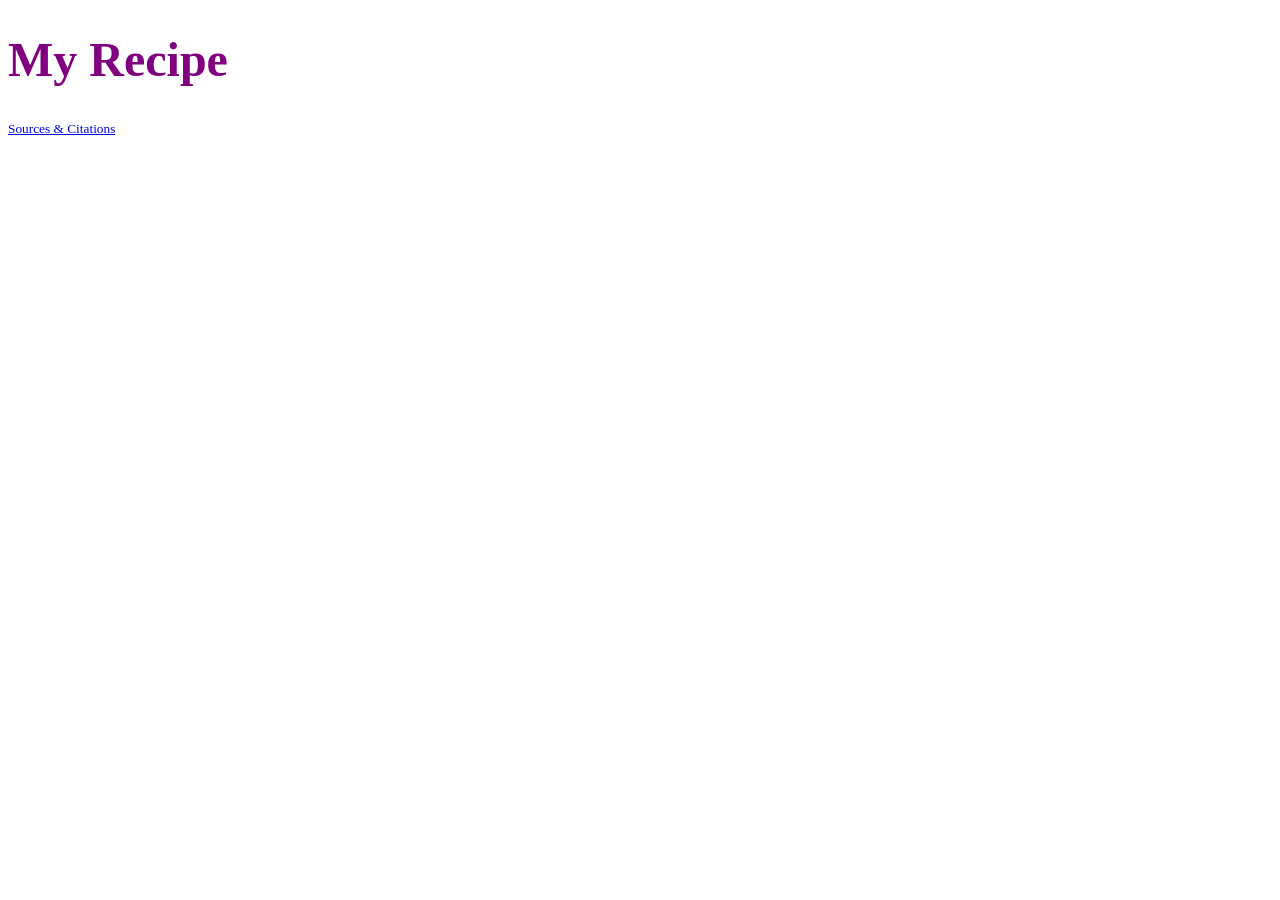
==== index.html @ 5c125172 "Initial commit" ====
<!DOCTYPE html>
<html lang="en">
  <head>
    <meta charset="utf-8">
    <meta name="viewport" content="width=device-width, initial-scale=1">
    <meta name="description" content="My recipe.">
    <title>My Recipe</title>
    <link rel="stylesheet" type="text/css" href="styles.css">
  </head>
  <body>
    <!-- Your recipe goes here! -->
    <main>
      <h1>My Recipe</h1>      
    </main>
    <footer>      
      <small>
        <a href="citations.html">Sources &amp; Citations</a>
      </small>
    </footer>
  </body>
</html>
---- styles.css ----
/* Your styles go here! */
h1 {
  /* Demo style -- remove me and write your own */
  font-size: 48px;
  color: purple;
}
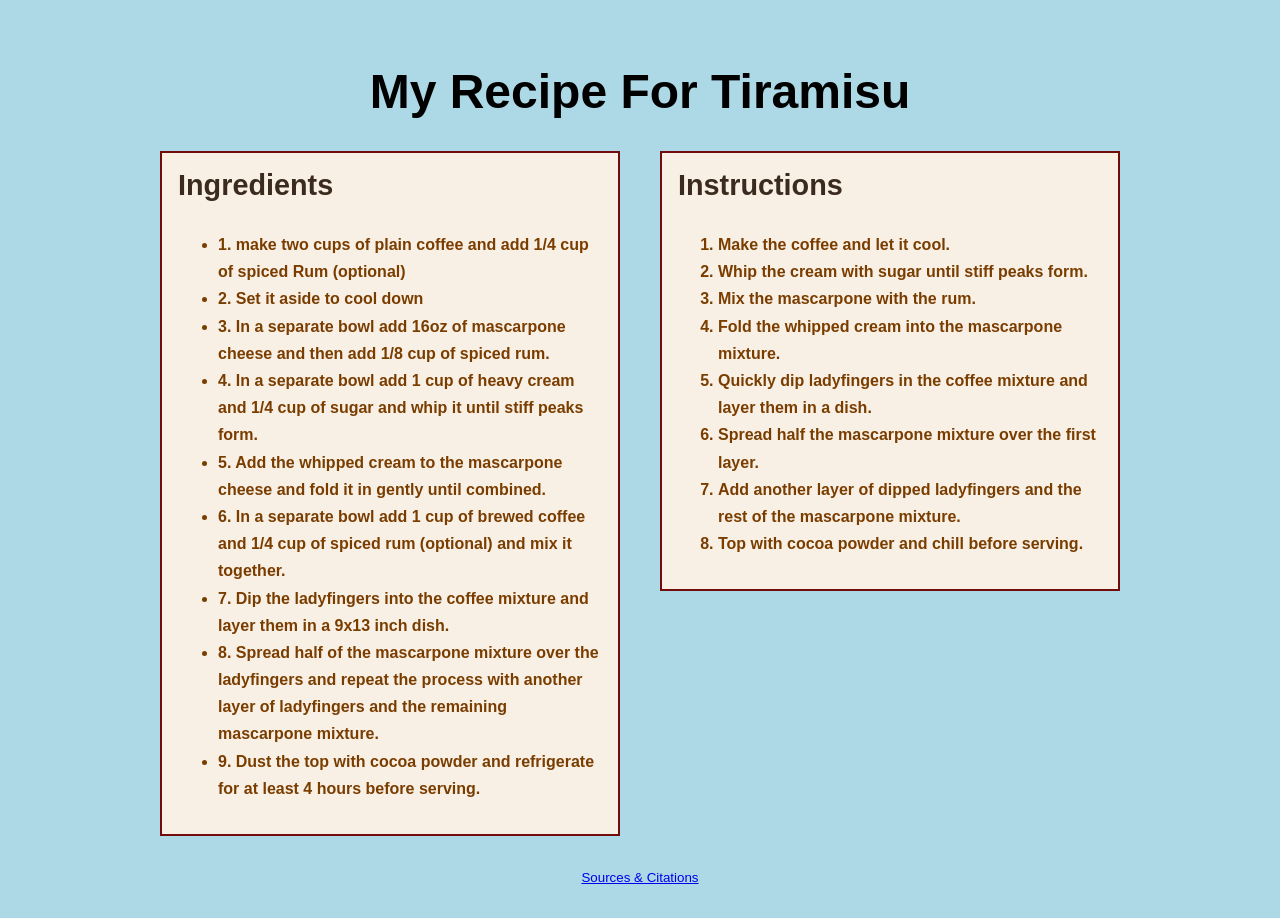
==== commit 9bc4c8f0: "changed a lot" ====
--- a/index.html
+++ b/index.html
@@ -8,11 +8,50 @@
     <link rel="stylesheet" type="text/css" href="styles.css">
   </head>
   <body>
-    <!-- Your recipe goes here! -->
-    <main>
-      <h1>My Recipe</h1>      
+    <h1>My Recipe For Tiramisu</h1>
+
+    <!-- AI-generated content starts here -->
+    <!-- Student prompt: "Split the ingredients and instructions into separate columns for a recipe layout." -->
+    <main class="recipe-columns">
+      <section class="ingredients-column">
+        <h3 class="ingredients-title">Ingredients</h3>
+        <ul class="ingredients">
+          <li>1. make two cups of plain coffee and add 1/4 cup of spiced Rum (optional)</li>
+          <li>2. Set it aside to cool down</li>
+          <li>3. In a separate bowl add 16oz of mascarpone cheese and then add 1/8 cup of spiced
+            rum.</li>
+          <li>4. In a separate bowl add 1 cup of heavy cream and 1/4 cup of sugar and whip it until
+            stiff peaks form.</li>
+          <li>5. Add the whipped cream to the mascarpone cheese and fold it in gently until
+            combined.</li>
+          <li>6. In a separate bowl add 1 cup of brewed coffee and 1/4 cup of spiced rum (optional)
+            and mix it together.</li>
+          <li>7. Dip the ladyfingers into the coffee mixture and layer them in a 9x13 inch dish.
+          </li>
+          <li>8. Spread half of the mascarpone mixture over the ladyfingers and repeat the process
+            with another layer of ladyfingers and the remaining mascarpone mixture.</li>
+          <li>9. Dust the top with cocoa powder and refrigerate for at least 4 hours before serving.
+          </li>
+        </ul>
+      </section>
+
+      <section class="instructions-column">
+        <h3 class="instructions-title">Instructions</h3>
+        <ol class="instructions">
+          <li>Make the coffee and let it cool.</li>
+          <li>Whip the cream with sugar until stiff peaks form.</li>
+          <li>Mix the mascarpone with the rum.</li>
+          <li>Fold the whipped cream into the mascarpone mixture.</li>
+          <li>Quickly dip ladyfingers in the coffee mixture and layer them in a dish.</li>
+          <li>Spread half the mascarpone mixture over the first layer.</li>
+          <li>Add another layer of dipped ladyfingers and the rest of the mascarpone mixture.</li>
+          <li>Top with cocoa powder and chill before serving.</li>
+        </ol>
+      </section>
     </main>
-    <footer>      
+    <!-- AI-generated content ends here -->
+
+    <footer>
       <small>
         <a href="citations.html">Sources &amp; Citations</a>
       </small>
--- a/styles.css
+++ b/styles.css
@@ -1,6 +1,59 @@
-/* Your styles go here! */
+/* AI-generated code starts here */
+/* Student prompt: "Split the ingredients and instructions into separate columns for a recipe layout." */
+body {
+  background-color: lightblue;
+  font-family: Verdana, sans-serif;
+  margin: 0;
+  padding: 2rem;
+}
+
 h1 {
-  /* Demo style -- remove me and write your own */
   font-size: 48px;
-  color: purple;
+  color: rgb(0, 0, 0);
+  text-align: center;
 }
+
+.recipe-columns {
+  width: 90%;
+  max-width: 1000px;
+  margin: 0 auto;
+  overflow: hidden;
+}
+
+.ingredients-column,
+.instructions-column {
+  box-sizing: border-box;
+  width: 46%;
+  margin: 0 2%;
+  padding: 1rem;
+  background-color: #f9f0e5;
+  border: 2px solid #720c0c;
+  float: left;
+}
+
+.ingredients-title,
+.instructions-title {
+  color: #3b2b1f;
+  font-size: 1.8rem;
+  margin-top: 0;
+}
+
+.ingredients,
+.instructions {
+  color: #7a3d00;
+  font-weight: bold;
+  line-height: 1.7;
+}
+
+p {
+  font-family: verdana;
+  font-size: 20px;
+}
+
+footer {
+  clear: both;
+  padding-top: 2rem;
+  text-align: center;
+}
+
+/* AI-generated code ends here */
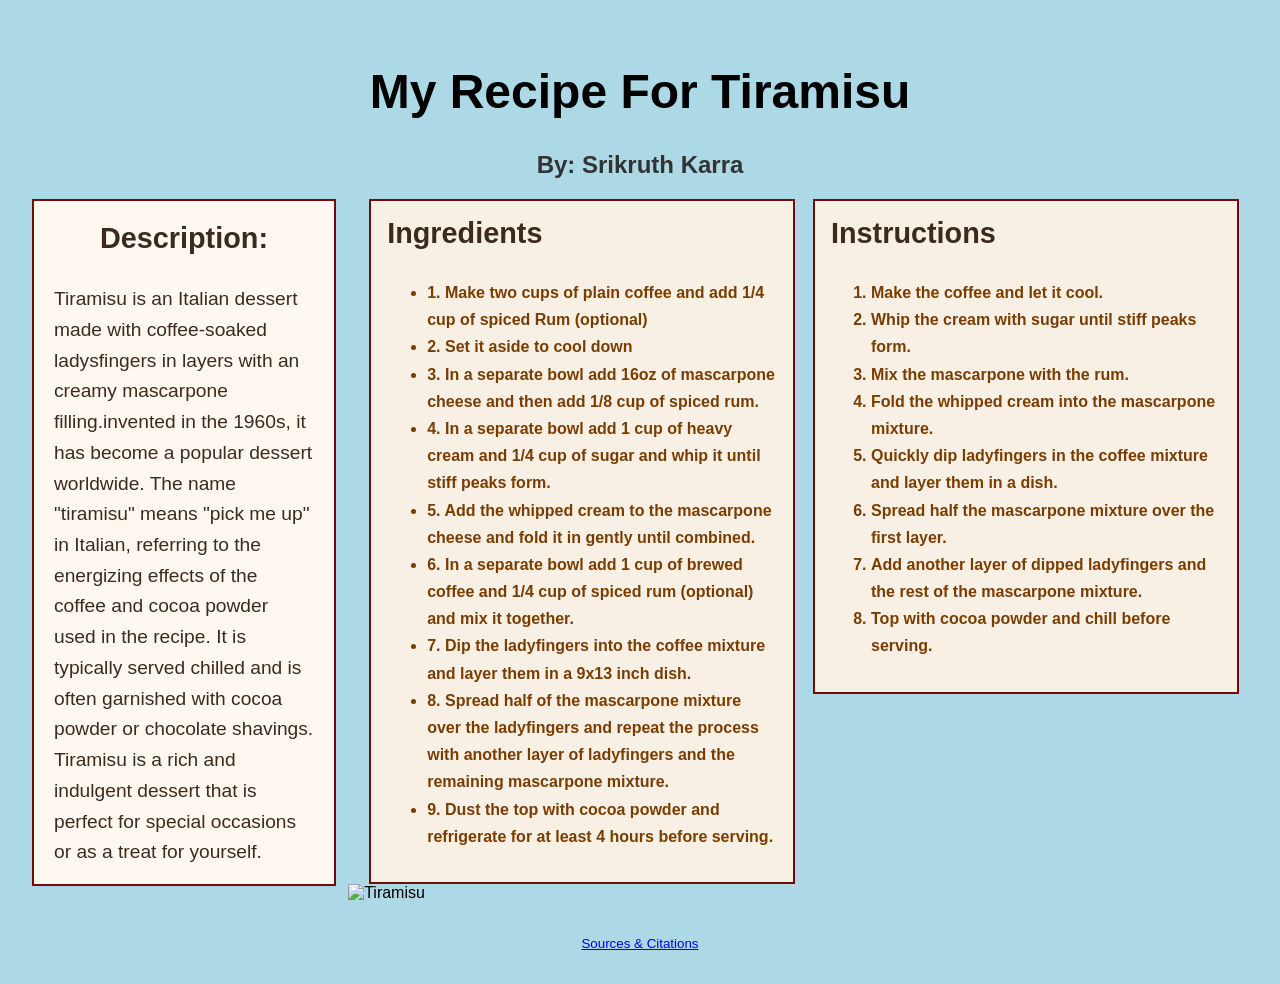
==== commit 6ee479eb: "i moved the directions an the ingredients and i add new images to the index.html and i also added a " ====
--- a/index.html
+++ b/index.html
@@ -9,14 +9,16 @@
   </head>
   <body>
     <h1>My Recipe For Tiramisu</h1>
-
-    <!-- AI-generated content starts here -->
-    <!-- Student prompt: "Split the ingredients and instructions into separate columns for a recipe layout." -->
+    <h2>By: Srikruth Karra</h2>
+    <div class="description-box">
+      <h2 class="description-Title">Description:</h2>
+      <h3>Tiramisu is an Italian dessert made with coffee-soaked ladysfingers in layers with an creamy mascarpone filling.invented in the 1960s, it has become a popular dessert worldwide. The name "tiramisu" means "pick me up" in Italian, referring to the energizing effects of the coffee and cocoa powder used in the recipe. It is typically served chilled and is often garnished with cocoa powder or chocolate shavings. Tiramisu is a rich and indulgent dessert that is perfect for special occasions or as a treat for yourself.</h3>
+    </div>
     <main class="recipe-columns">
       <section class="ingredients-column">
         <h3 class="ingredients-title">Ingredients</h3>
         <ul class="ingredients">
-          <li>1. make two cups of plain coffee and add 1/4 cup of spiced Rum (optional)</li>
+          <li>1. Make two cups of plain coffee and add 1/4 cup of spiced Rum (optional)</li>
           <li>2. Set it aside to cool down</li>
           <li>3. In a separate bowl add 16oz of mascarpone cheese and then add 1/8 cup of spiced
             rum.</li>
@@ -49,7 +51,8 @@
         </ol>
       </section>
     </main>
-    <!-- AI-generated content ends here -->
+    <img src="../images/tiramisu.jpg" alt="Tiramisu" class="recipe-image">
+
 
     <footer>
       <small>
--- a/styles.css
+++ b/styles.css
@@ -1,5 +1,3 @@
-/* AI-generated code starts here */
-/* Student prompt: "Split the ingredients and instructions into separate columns for a recipe layout." */
 body {
   background-color: lightblue;
   font-family: Verdana, sans-serif;
@@ -56,4 +54,69 @@
   text-align: center;
 }
 
-/* AI-generated code ends here */
+h2 {
+  text-align: center;
+  font-size: 24px;
+  color: #333;
+}
+
+.description-box {
+  max-width: 500px;
+  padding: 16px 20px;
+  border: 2px solid #720c0c;
+  background-color: #fff8f0;
+  font-family: Verdana, sans-serif;
+  font-size: 15px;
+  line-height: 1.5;
+  color: #333;
+}
+.description-box {
+  box-sizing: border-box;
+  width: 25%;
+  margin: 0 1% 1rem 0;
+  float: left;
+}
+
+.description-box h3 {
+  margin: 0;
+  color: #3b2b1f;
+  font-size: 1.2rem;
+  font-weight: normal;
+  line-height: 1.6;
+}
+
+.recipe-columns {
+  width: 73%;
+  margin: 0 0 0 1%;
+  float: left;
+}
+
+.ingredients-column,
+.instructions-column {
+  width: 48%;
+  margin: 0 1%;
+}
+
+@media (max-width: 700px) {
+
+  .description-box,
+  .recipe-columns {
+    width: 100%;
+    max-width: none;
+    margin: 0 0 1rem;
+    float: none;
+  }
+
+  .ingredients-column,
+  .instructions-column {
+    width: 100%;
+    margin: 0 0 1rem;
+    float: none;
+  }
+}
+.description-Title {
+  color: #3b2b1f;
+    font-size: 1.8rem;
+    margin-top: 0;
+}
+
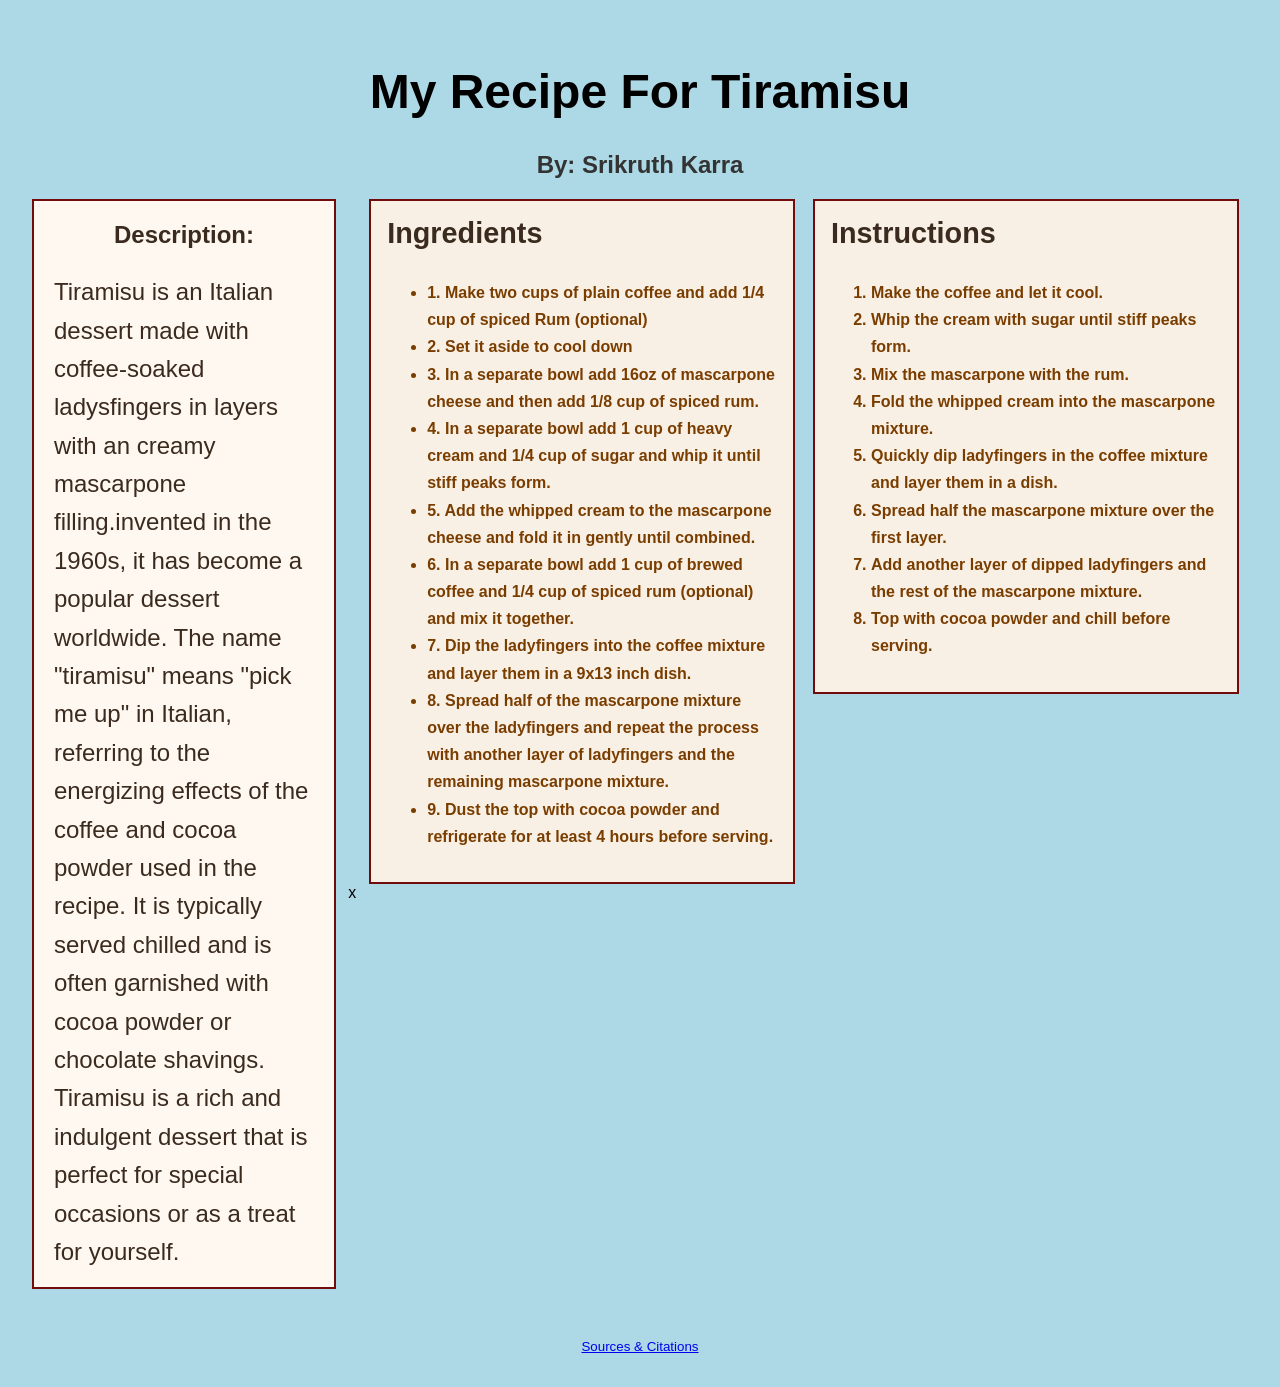
==== commit d74bc61c: "i have made the code simplier" ====
--- a/index.html
+++ b/index.html
@@ -50,8 +50,7 @@
           <li>Top with cocoa powder and chill before serving.</li>
         </ol>
       </section>
-    </main>
-    <img src="../images/tiramisu.jpg" alt="Tiramisu" class="recipe-image">
+    </main>x
 
 
     <footer>
--- a/styles.css
+++ b/styles.css
@@ -1,3 +1,14 @@
+:root {
+  --primary-color: #720c0c;
+  --secondary-color: #f9f0e5;
+  --text-color: #3b2b1f;
+  --background-color: lightblue;
+  --font-family: Verdana, sans-serif;
+  --font-size-large: 48px;
+  --font-size-medium: 24px;
+  --font-size-small: 15px;
+}
+
 body {
   background-color: lightblue;
   font-family: Verdana, sans-serif;
@@ -6,7 +17,7 @@
 }
 
 h1 {
-  font-size: 48px;
+  font-size: var(--font-size-large);
   color: rgb(0, 0, 0);
   text-align: center;
 }
@@ -70,6 +81,7 @@
   line-height: 1.5;
   color: #333;
 }
+
 .description-box {
   box-sizing: border-box;
   width: 25%;
@@ -80,7 +92,7 @@
 .description-box h3 {
   margin: 0;
   color: #3b2b1f;
-  font-size: 1.2rem;
+  font-size: var(--font-size-medium);
   font-weight: normal;
   line-height: 1.6;
 }
@@ -114,9 +126,9 @@
     float: none;
   }
 }
+
 .description-Title {
   color: #3b2b1f;
-    font-size: 1.8rem;
-    margin-top: 0;
+  font-size: var(--font-size-medium);
+  margin-top: 0;
 }
-
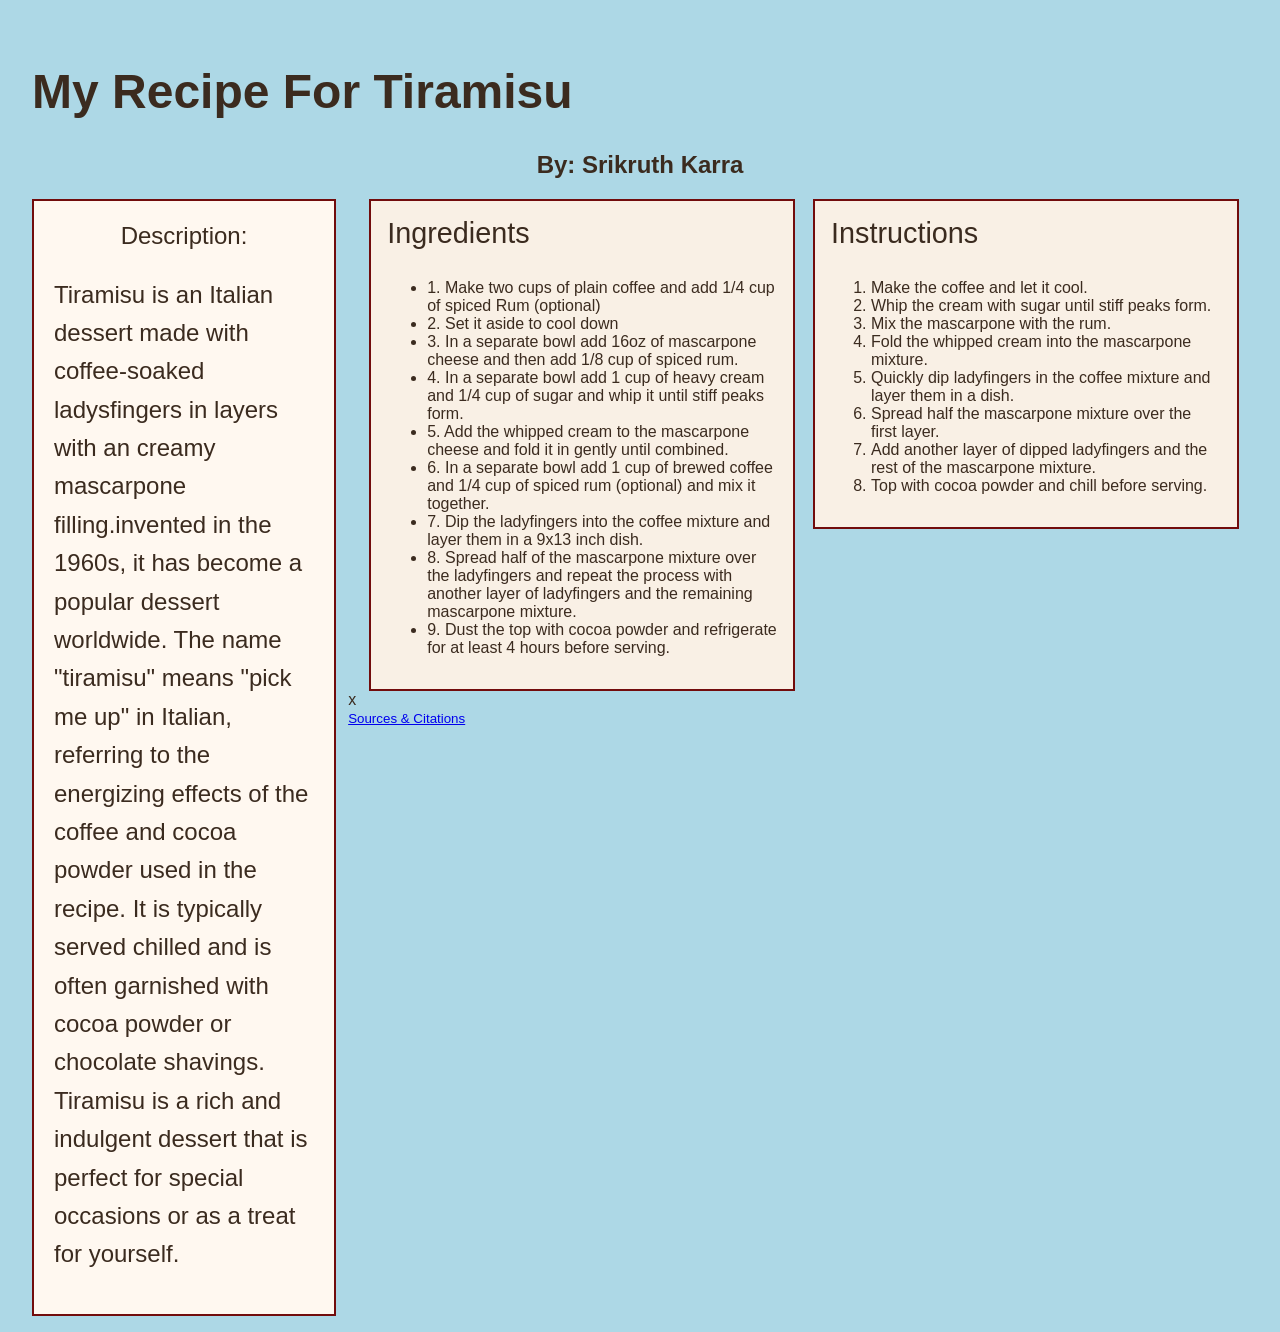
==== commit 2f608873: "adding an new css style and i sill have the old on just in case" ====
--- a/index.html
+++ b/index.html
@@ -1,6 +1,5 @@
 <!DOCTYPE html>
 <html lang="en">
-  <head>
     <meta charset="utf-8">
     <meta name="viewport" content="width=device-width, initial-scale=1">
     <meta name="description" content="My recipe.">
--- a/styles.css
+++ b/styles.css
@@ -1,4 +1,4 @@
-:root {
+/*:root {
   --primary-color: #720c0c;
   --secondary-color: #f9f0e5;
   --text-color: #3b2b1f;
@@ -132,3 +132,112 @@
   font-size: var(--font-size-medium);
   margin-top: 0;
 }
+*/
+@import url('https: //fonts.googleapis.com/css2?family=Cormorant+Garamond:ital,wght@0,400;0,500;1,400&family=DM+Sans:wght@400;500&display=swap');
+
+/* these are all the numbers and colors for the website */
+:root {
+  --primary-color: #720c0c;
+  --secondary-color: #f9f0e5;
+  --text-color: #3b2b1f;
+  --background-color: lightblue;
+
+  --font-family: "DM Sans", sans-serif;
+  --font-size-large: 48px;
+  --font-size-medium: 24px;
+  --font-size-small: 15px;
+  
+  --line-color: #ded3c5;
+  --muted-color: #82756b;
+}
+/* this is all the general code for text an the body */
+body {
+  background-color: var(--background-color);
+  font-family: var(--font-family);
+  color: var(--text-color);
+  margin: 0;
+  padding: 2rem;
+}
+
+h1 {
+  font-size: var(--font-size-large);
+  color: var(--text-color);
+  text -align: center;
+}
+
+h2 {
+  text-align: center;
+  font-size: var(--font-size-medium);
+  color: var(--text-color);
+}
+
+p{
+  font -family: var(--font-family);
+  fon size: 20px;
+}
+
+/* this is the code for the description box */
+
+.description-box {
+  box-sizing: border-box;
+  max-width: 25%;
+  margin: 0 1% 1rem 0;
+  padding: 16px 20px;
+
+  float: left;
+
+  border: 2px solid var(--primary-color);
+  background-color: #fff8f0;
+  
+  font-family: var(--font-family);
+  font-size: var(--font-size-small);
+  line-height: 1.5;
+  color: var(--text-color);
+} 
+
+.description-box h3,
+.description-Title {
+  margin-top: 0;
+  color: var(--text-color);
+  font-size: var(--font-size-medium);
+  font-weight: normal;
+  line-height: 1.6;
+}
+
+/* this is the code for the recipe columns */
+
+.recipe-columns { 
+  box-sizing: border-box;
+  width: 73%;
+  margin: 0 0 0 1%;
+
+  float: left;
+}
+
+.ingredients-column,
+.instructions-column {
+  box-sizing: border-box;
+
+  width: 48%;
+  margin: 0 1%;
+  padding: 1rem;
+  
+  background-color: var(--secondary-color);
+  border: 2px solid var(--primary-color);
+  float: left;
+}
+
+/*column titles*/
+
+.ingredients-title,
+.instructions-title {
+  color: var(--text-color);
+  font-size: 1.8rem;
+  margin-top: 0;
+  font-family: var(--font-family);
+  font-weight: 400;
+}
+
+/*Ingredients and instructions*/
+
+
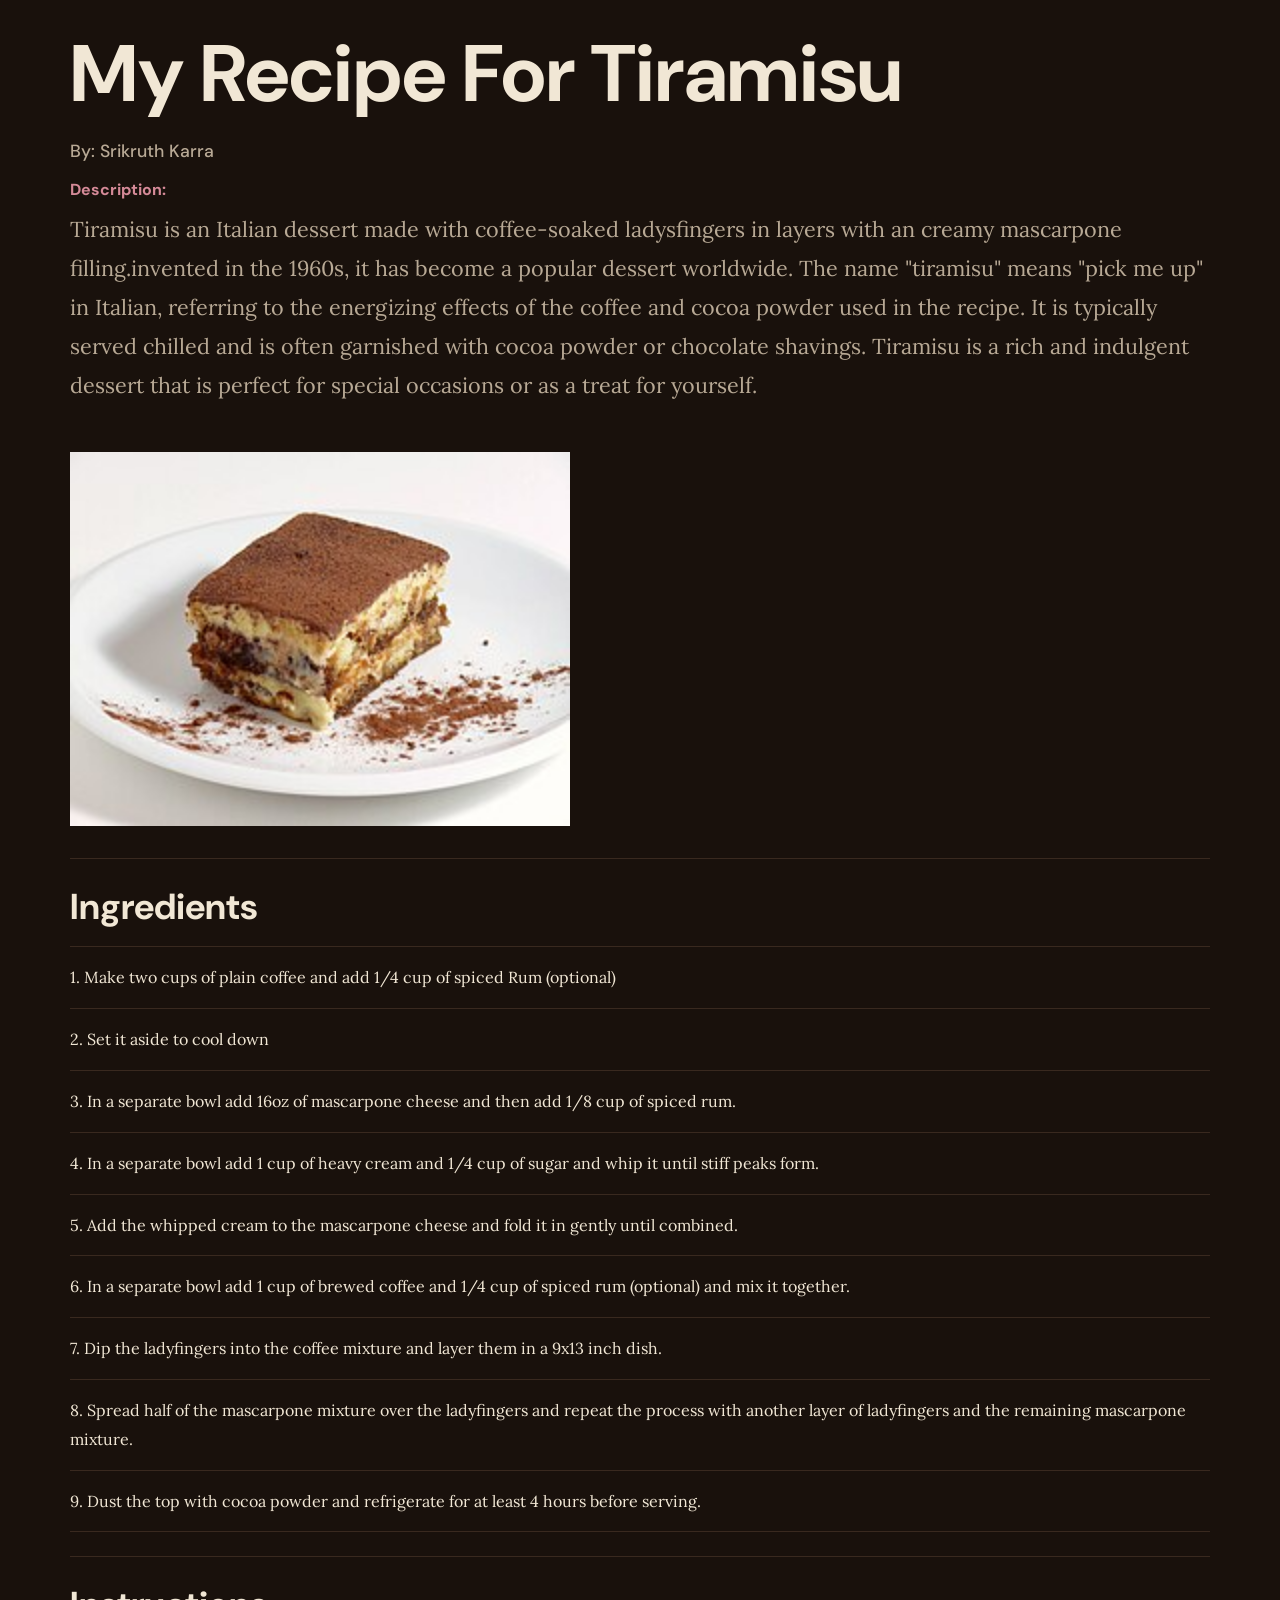
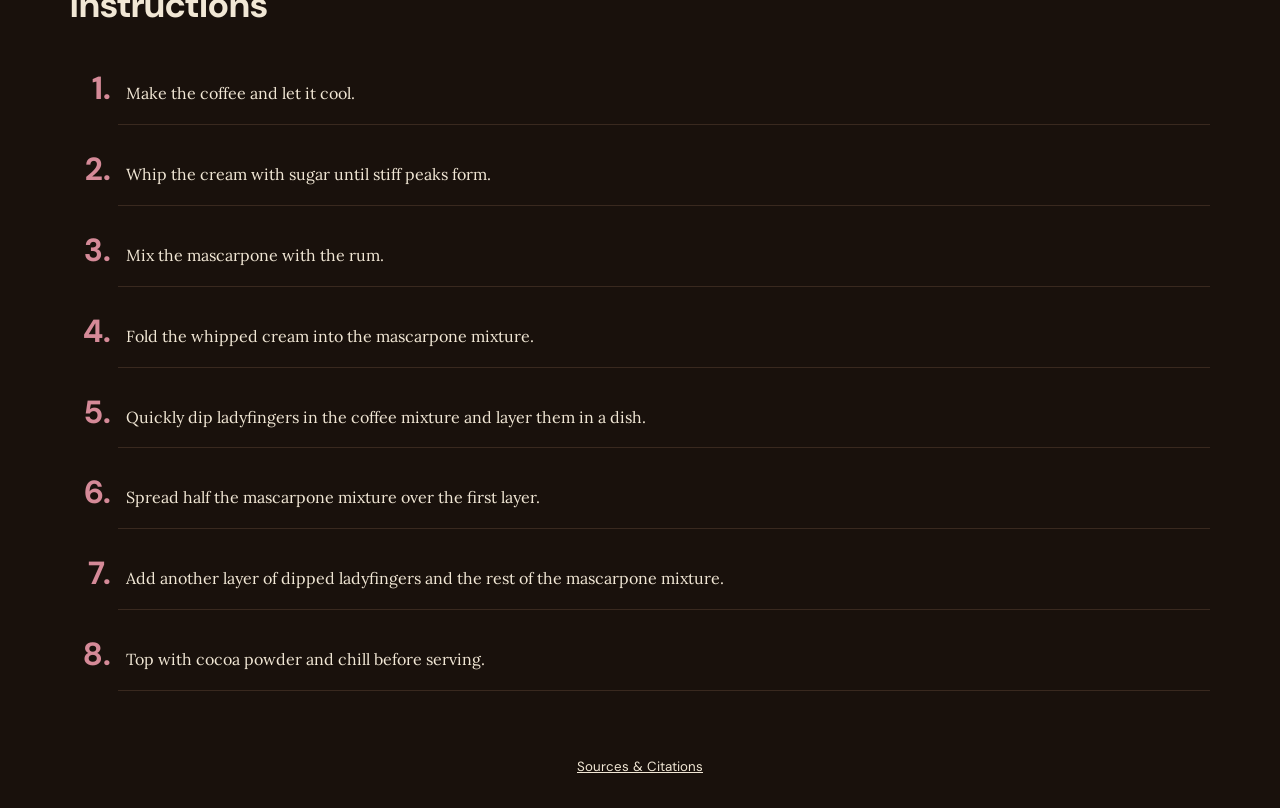
==== commit 540e7fae: "trying out new style and i aded image" ====
--- a/index.html
+++ b/index.html
@@ -1,10 +1,12 @@
 <!DOCTYPE html>
 <html lang="en">
+  <head>
     <meta charset="utf-8">
     <meta name="viewport" content="width=device-width, initial-scale=1">
     <meta name="description" content="My recipe.">
     <title>My Recipe</title>
     <link rel="stylesheet" type="text/css" href="styles.css">
+    <link href="https://fonts.googleapis.com/css2?family=DM+Sans:wght@400;500;700&family=Lora:wght@400;700&display=swap" rel="stylesheet">
   </head>
   <body>
     <h1>My Recipe For Tiramisu</h1>
@@ -13,6 +15,9 @@
       <h2 class="description-Title">Description:</h2>
       <h3>Tiramisu is an Italian dessert made with coffee-soaked ladysfingers in layers with an creamy mascarpone filling.invented in the 1960s, it has become a popular dessert worldwide. The name "tiramisu" means "pick me up" in Italian, referring to the energizing effects of the coffee and cocoa powder used in the recipe. It is typically served chilled and is often garnished with cocoa powder or chocolate shavings. Tiramisu is a rich and indulgent dessert that is perfect for special occasions or as a treat for yourself.</h3>
     </div>
+    <figure class="recipe-photo">
+      <img src="images/tiramisu.png" alt="A slice of tiramisu dusted with cocoa on a white plate">
+    </figure>
     <main class="recipe-columns">
       <section class="ingredients-column">
         <h3 class="ingredients-title">Ingredients</h3>
@@ -49,7 +54,7 @@
           <li>Top with cocoa powder and chill before serving.</li>
         </ol>
       </section>
-    </main>x
+    </main>
 
 
     <footer>
--- a/styles.css
+++ b/styles.css
@@ -133,8 +133,6 @@
   margin-top: 0;
 }
 */
-@import url('https: //fonts.googleapis.com/css2?family=Cormorant+Garamond:ital,wght@0,400;0,500;1,400&family=DM+Sans:wght@400;500&display=swap');
-
 /* these are all the numbers and colors for the website */
 :root {
   --primary-color: #720c0c;
@@ -162,7 +160,7 @@
 h1 {
   font-size: var(--font-size-large);
   color: var(--text-color);
-  text -align: center;
+  text-align: center;
 }
 
 h2 {
@@ -171,9 +169,9 @@
   color: var(--text-color);
 }
 
-p{
-  font -family: var(--font-family);
-  fon size: 20px;
+p {
+  font-family: var(--font-family);
+  font-size: 20px;
 }
 
 /* this is the code for the description box */
@@ -188,12 +186,12 @@
 
   border: 2px solid var(--primary-color);
   background-color: #fff8f0;
-  
+
   font-family: var(--font-family);
   font-size: var(--font-size-small);
   line-height: 1.5;
   color: var(--text-color);
-} 
+}
 
 .description-box h3,
 .description-Title {
@@ -240,4 +238,321 @@
 
 /*Ingredients and instructions*/
 
-
+.ingredients,
+.instructions {
+  color: #7a3d00;
+  font-weight: 400;
+  line-height: 1.7;
+  font-family: var(--font-family);
+}
+
+/* this is the code for the Minimalist style */
+/* the ingredients section */
+
+.ingredients{
+  width : 100%;
+  max-width: 764px;
+  color: var(--text-color);
+}
+
+.ingredients h2{
+  font-family: var(--font-family);
+  font-size: 58px;
+  line-height: 1;
+  font-weight: 400;
+  letter-spacing: -2px;
+
+  text-align: left;
+}
+
+.ingredients {
+  font-size: 28px;
+  line-height: 1.2;
+  font-weight: 400;
+}
+
+.ingredients-note {
+  max-width: 760px;
+  margin: 0 auto;
+
+  color: var(--muted-color);
+  font-family: var(--serif-font);
+  font-size: 25px;
+  line-height: 1.7;
+  font-style: italic;
+  font-weight: 400;
+}
+
+/*fotter*/
+
+footer {
+  clear: both;
+  padding-top: 2rem;
+  text-align: center;
+}
+body {
+  box-sizing: border-box;
+  max-width: 900px;
+  margin: 0 auto;
+  padding: 2rem 1.25rem;
+  background-color: #fbf8f3;
+  color: #3b302a;
+}
+
+h1 {
+  margin: 0 0 1.5rem;
+  color: #3b302a;
+  font-size: 2.75rem;
+  font-weight: 400;
+  text-align: left;
+}
+
+h2 {
+  color: #3b302a;
+  text-align: left;
+}
+
+.description-box {
+  box-sizing: border-box;
+  width: 100%;
+  max-width: 764px;
+  margin: 0 auto 2rem;
+  padding: 0 0 1.5rem;
+  float: none;
+  border: 0;
+  border-bottom: 1px solid #ded3c5;
+  background-color: transparent;
+}
+
+.description-box h3 {
+  font-size: 1rem;
+  line-height: 1.7;
+}
+
+.recipe-columns {
+  width: 100%;
+  margin: 0 auto;
+  float: none;
+}
+
+.ingredients-column,
+.instructions-column {
+  box-sizing: border-box;
+  width: 100%;
+  margin: 0;
+  padding: 1.25rem 0;
+  float: none;
+  border: 0;
+  border-bottom: 1px solid #ded3c5;
+  background-color: transparent;
+}
+
+.ingredients-title,
+.instructions-title {
+  margin-bottom: 1rem;
+  color: #3b302a;
+  font-size: 2rem;
+  font-weight: 400;
+}
+
+.ingredients {
+  margin: 0;
+  padding: 0;
+  color: #3b302a;
+  font-size: 1.1rem;
+  line-height: 1.5;
+  list-style: none;
+}
+
+.ingredients li {
+  padding: 0.85rem 0;
+  border-top: 1px solid #ded3c5;
+}
+
+.ingredients li:last-child {
+  border-bottom: 1px solid #ded3c5;
+}
+
+.instructions {
+  padding-left: 1.5rem;
+  color: #3b302a;
+  font-size: 1.1rem;
+  line-height: 1.7;
+}
+
+.instructions li {
+  padding: 0.25rem 0;
+}
+
+footer {
+  padding: 1.5rem 0 0;
+  color: #82756b;
+}
+
+footer a {
+  color: #3b302a;
+}
+:root {
+  --primary-color: #d58a98;
+  --secondary-color: #241810;
+  --text-color: #f1e7d5;
+  --background-color: #19110c;
+  --line-color: #39291f;
+  --muted-color: #b8a995;
+  --font-family: "DM Sans", sans-serif;
+  --serif-font: "Lora", Georgia, serif;
+}
+
+body {
+  max-width: 1200px;
+  padding: 2rem 30px;
+  background-color: var(--background-color);
+  color: var(--text-color);
+  font-family: var(--serif-font);
+}
+
+h1,
+.ingredients-title,
+.instructions-title,
+footer,
+footer a {
+  font-family: var(--font-family);
+}
+
+h1 {
+  margin-bottom: 1.5rem;
+  color: var(--text-color);
+  font-size: 5rem;
+  font-weight: 700;
+  line-height: 1.05;
+  text-align: left;
+}
+
+h2 {
+  color: var(--muted-color);
+  font-family: var(--font-family);
+  font-size: 1.1rem;
+  font-weight: 500;
+  text-align: left;
+}
+
+.description-box {
+  max-width: none;
+  margin: 0 0 3rem;
+  padding: 0;
+  border: 0;
+  background: transparent;
+  color: var(--muted-color);
+}
+
+.description-Title {
+  margin-bottom: 0.5rem;
+  color: var(--primary-color);
+  font-family: var(--font-family);
+  font-size: 1rem;
+  font-weight: 700;
+}
+
+.description-box h3 {
+  color: var(--muted-color);
+  font-family: var(--serif-font);
+  font-size: 1.35rem;
+  font-weight: 400;
+  line-height: 1.8;
+}
+
+.recipe-columns {
+  width: 100%;
+}
+
+.ingredients-column,
+.instructions-column {
+  margin: 0;
+  padding: 1.5rem 0;
+  border: 0;
+  border-top: 1px solid var(--line-color);
+  background: transparent;
+}
+
+.ingredients-title,
+.instructions-title {
+  color: var(--text-color);
+  font-size: 2.25rem;
+  font-weight: 700;
+}
+
+.ingredients {
+  max-width: none;
+  color: var(--text-color);
+  font-family: var(--serif-font);
+  font-size: 1rem;
+  line-height: 1.8;
+  list-style: none;
+}
+
+.ingredients li {
+  padding: 1rem 0;
+  border-top: 1px solid var(--line-color);
+}
+
+.ingredients li:last-child {
+  border-bottom: 1px solid var(--line-color);
+}
+
+.instructions {
+  padding-left: 3rem;
+  color: var(--text-color);
+  font-family: var(--serif-font);
+  font-size: 1rem;
+  line-height: 1.8;
+}
+
+.instructions li {
+  padding: 1rem 0 1rem 0.5rem;
+  border-bottom: 1px solid var(--line-color);
+}
+
+.instructions li::marker {
+  color: var(--primary-color);
+  font-family: var(--font-family);
+  font-size: 2rem;
+  font-weight: 700;
+}
+
+footer {
+  color: var(--muted-color);
+}
+
+footer a {
+  color: var(--text-color);
+}
+
+.recipe-photo {
+  margin: 0 0 2rem;
+}
+
+.recipe-photo img {
+  display: block;
+  width: 100%;
+  max-width: 500px;
+  height: auto;
+}
+
+@media (max-width: 600px) {
+  body {
+    padding: 1.5rem;
+  }
+
+  h1 {
+    font-size: 3.5rem;
+  }
+
+  .description-box h3 {
+    font-size: 1.1rem;
+  }
+
+  .instructions {
+    padding-left: 2rem;
+  }
+}
+
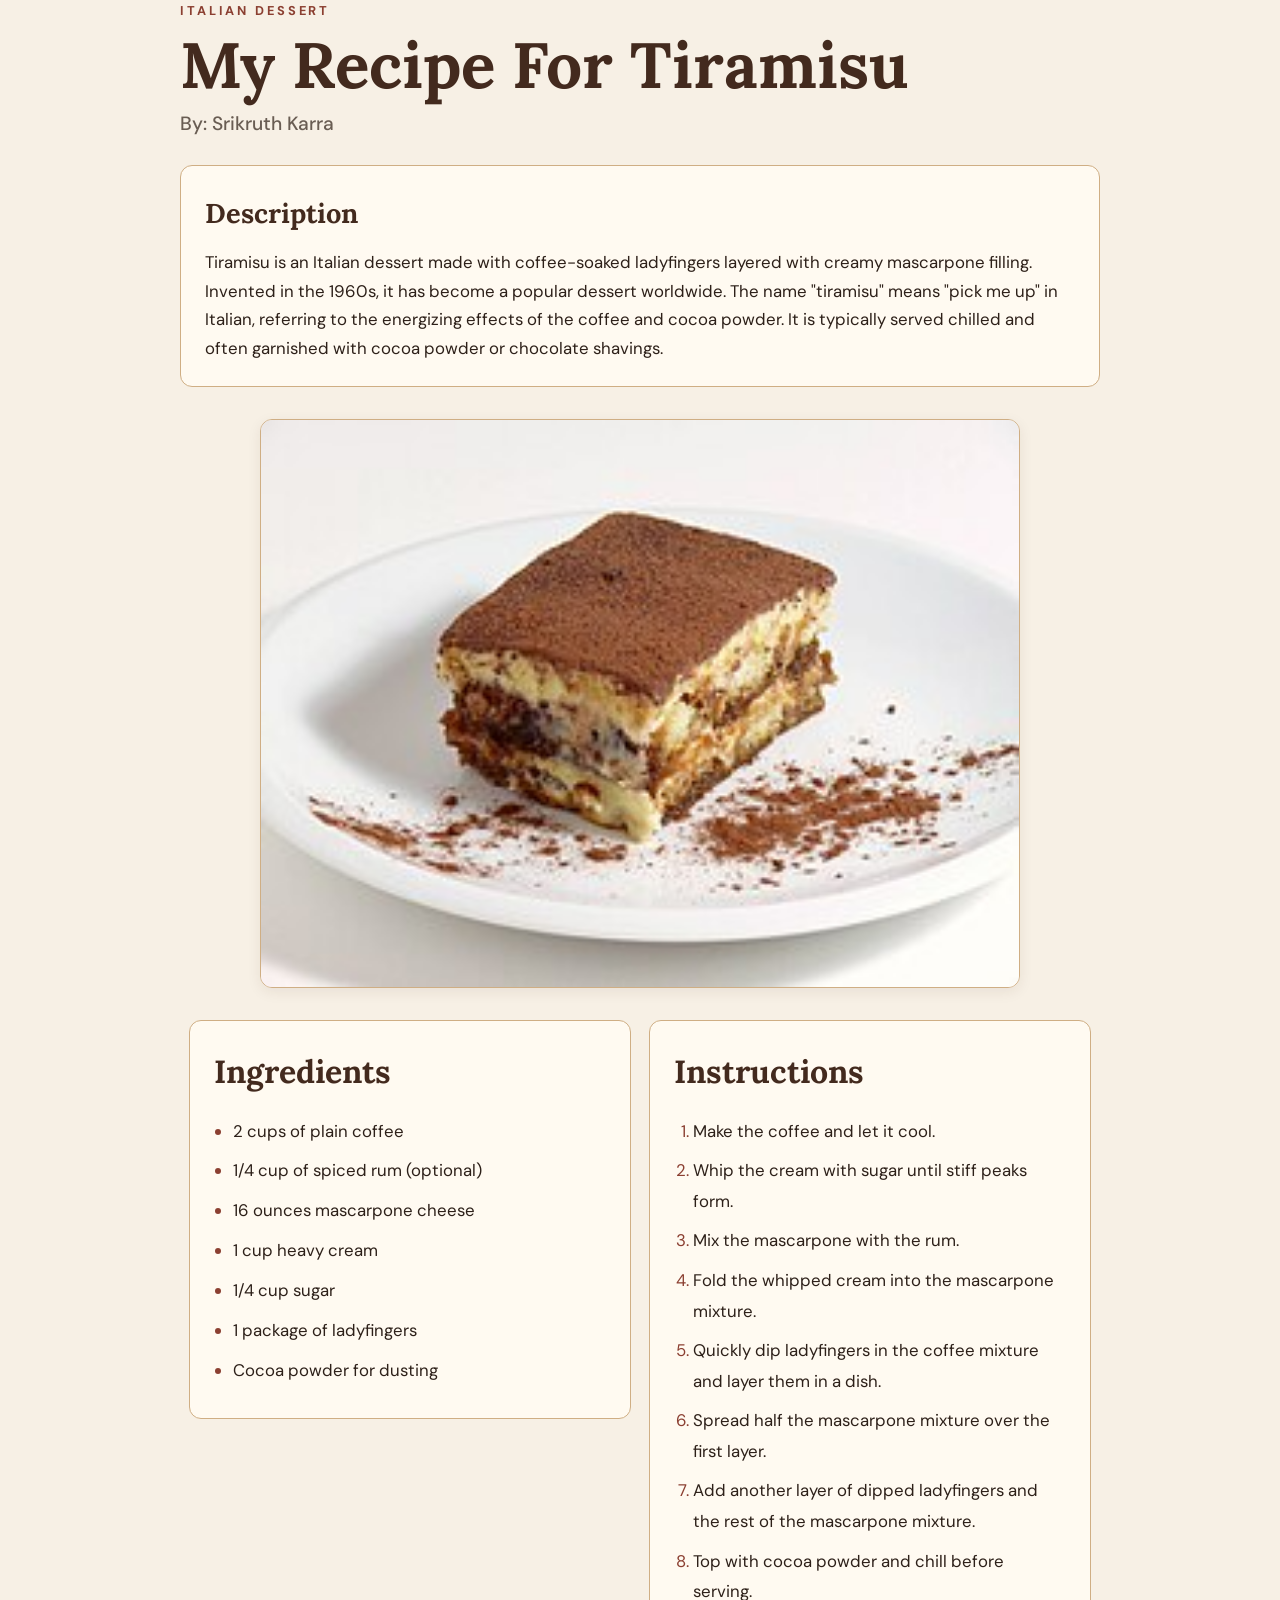
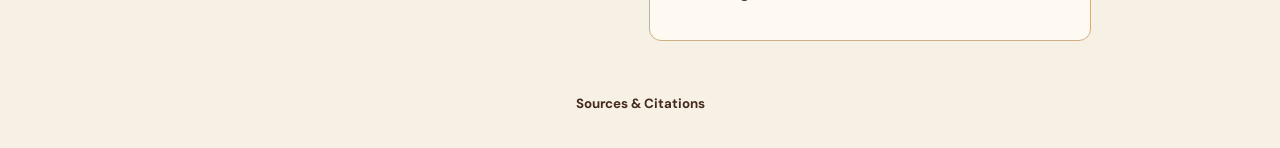
==== commit 76c883c2: "did the image and an a alr=" ====
--- a/index.html
+++ b/index.html
@@ -9,53 +9,51 @@
     <link href="https://fonts.googleapis.com/css2?family=DM+Sans:wght@400;500;700&family=Lora:wght@400;700&display=swap" rel="stylesheet">
   </head>
   <body>
-    <h1>My Recipe For Tiramisu</h1>
-    <h2>By: Srikruth Karra</h2>
-    <div class="description-box">
-      <h2 class="description-Title">Description:</h2>
-      <h3>Tiramisu is an Italian dessert made with coffee-soaked ladysfingers in layers with an creamy mascarpone filling.invented in the 1960s, it has become a popular dessert worldwide. The name "tiramisu" means "pick me up" in Italian, referring to the energizing effects of the coffee and cocoa powder used in the recipe. It is typically served chilled and is often garnished with cocoa powder or chocolate shavings. Tiramisu is a rich and indulgent dessert that is perfect for special occasions or as a treat for yourself.</h3>
-    </div>
-    <figure class="recipe-photo">
-      <img src="images/tiramisu.png" alt="A slice of tiramisu dusted with cocoa on a white plate">
-    </figure>
-    <main class="recipe-columns">
-      <section class="ingredients-column">
-        <h3 class="ingredients-title">Ingredients</h3>
-        <ul class="ingredients">
-          <li>1. Make two cups of plain coffee and add 1/4 cup of spiced Rum (optional)</li>
-          <li>2. Set it aside to cool down</li>
-          <li>3. In a separate bowl add 16oz of mascarpone cheese and then add 1/8 cup of spiced
-            rum.</li>
-          <li>4. In a separate bowl add 1 cup of heavy cream and 1/4 cup of sugar and whip it until
-            stiff peaks form.</li>
-          <li>5. Add the whipped cream to the mascarpone cheese and fold it in gently until
-            combined.</li>
-          <li>6. In a separate bowl add 1 cup of brewed coffee and 1/4 cup of spiced rum (optional)
-            and mix it together.</li>
-          <li>7. Dip the ladyfingers into the coffee mixture and layer them in a 9x13 inch dish.
-          </li>
-          <li>8. Spread half of the mascarpone mixture over the ladyfingers and repeat the process
-            with another layer of ladyfingers and the remaining mascarpone mixture.</li>
-          <li>9. Dust the top with cocoa powder and refrigerate for at least 4 hours before serving.
-          </li>
-        </ul>
+    <header class="page-header">
+      <p class="eyebrow">Italian dessert</p>
+      <h1>My Recipe For Tiramisu</h1>
+      <h2>By: Srikruth Karra</h2>
+    </header>
+
+    <main>
+      <section class="description-box" aria-labelledby="description-title">
+        <h3 id="description-title">Description</h3>
+        <p>Tiramisu is an Italian dessert made with coffee-soaked ladyfingers layered with creamy mascarpone filling. Invented in the 1960s, it has become a popular dessert worldwide. The name "tiramisu" means "pick me up" in Italian, referring to the energizing effects of the coffee and cocoa powder. It is typically served chilled and often garnished with cocoa powder or chocolate shavings.</p>
       </section>
 
-      <section class="instructions-column">
-        <h3 class="instructions-title">Instructions</h3>
-        <ol class="instructions">
-          <li>Make the coffee and let it cool.</li>
-          <li>Whip the cream with sugar until stiff peaks form.</li>
-          <li>Mix the mascarpone with the rum.</li>
-          <li>Fold the whipped cream into the mascarpone mixture.</li>
-          <li>Quickly dip ladyfingers in the coffee mixture and layer them in a dish.</li>
-          <li>Spread half the mascarpone mixture over the first layer.</li>
-          <li>Add another layer of dipped ladyfingers and the rest of the mascarpone mixture.</li>
-          <li>Top with cocoa powder and chill before serving.</li>
-        </ol>
-      </section>
+      <figure class="recipe-photo">
+        <img src="images/tiramisu.png" alt="A slice of tiramisu on a plate, garnished with cocoa powder">
+      </figure>
+
+      <div class="recipe-columns">
+        <section class="ingredients-column">
+          <h3 class="ingredients-title">Ingredients</h3>
+          <ul class="ingredients">
+            <li>2 cups of plain coffee</li>
+            <li>1/4 cup of spiced rum (optional)</li>
+            <li>16 ounces mascarpone cheese</li>
+            <li>1 cup heavy cream</li>
+            <li>1/4 cup sugar</li>
+            <li>1 package of ladyfingers</li>
+            <li>Cocoa powder for dusting</li>
+          </ul>
+        </section>
+
+        <section class="instructions-column">
+          <h3 class="instructions-title">Instructions</h3>
+          <ol class="instructions">
+            <li>Make the coffee and let it cool.</li>
+            <li>Whip the cream with sugar until stiff peaks form.</li>
+            <li>Mix the mascarpone with the rum.</li>
+            <li>Fold the whipped cream into the mascarpone mixture.</li>
+            <li>Quickly dip ladyfingers in the coffee mixture and layer them in a dish.</li>
+            <li>Spread half the mascarpone mixture over the first layer.</li>
+            <li>Add another layer of dipped ladyfingers and the rest of the mascarpone mixture.</li>
+            <li>Top with cocoa powder and chill before serving.</li>
+          </ol>
+        </section>
+      </div>
     </main>
-
 
     <footer>
       <small>
--- a/styles.css
+++ b/styles.css
@@ -1,558 +1,186 @@
-/*:root {
-  --primary-color: #720c0c;
-  --secondary-color: #f9f0e5;
-  --text-color: #3b2b1f;
-  --background-color: lightblue;
-  --font-family: Verdana, sans-serif;
-  --font-size-large: 48px;
-  --font-size-medium: 24px;
-  --font-size-small: 15px;
+
+:root {
+  --page-background: #f7f0e5;
+  --panel-background: #fffaf1;
+  --panel-border: #cfae84;
+  --heading-color: #432a1e;
+  --text-color: #2d2019;
+  --accent-color: #8b3f31;
+  --muted-color: #695d53;
+  --font-body: "DM Sans", sans-serif;
+  --font-heading: "Lora", Georgia, serif;
+}
+
+* {
+  box-sizing: border-box;
 }
 
 body {
-  background-color: lightblue;
-  font-family: Verdana, sans-serif;
   margin: 0;
-  padding: 2rem;
+  background: var(--page-background);
+  color: var(--text-color);
+  font-family: var(--font-body);
+  line-height: 1.7;
+}
+
+img {
+  max-width: 100%;
+  height: auto;
+}
+
+.page-header,
+main,
+footer {
+  max-width: 960px;
+  margin: 0 auto;
+  padding: 0 1.25rem;
+}
+
+.eyebrow {
+  margin: 0 0 0.5rem;
+  color: var(--accent-color);
+  font-size: 0.8rem;
+  font-weight: 700;
+  letter-spacing: 0.18rem;
+  text-transform: uppercase;
+}
+
+h1,
+h2,
+h3 {
+  margin-top: 0;
 }
 
 h1 {
-  font-size: var(--font-size-large);
-  color: rgb(0, 0, 0);
+  margin-bottom: 0.5rem;
+  color: var(--heading-color);
+  font-family: var(--font-heading);
+  font-size: clamp(2.5rem, 5vw, 4.25rem);
+  line-height: 1.1;
+}
+
+h2 {
+  margin-bottom: 1.5rem;
+  color: var(--muted-color);
+  font-size: 1.2rem;
+  font-weight: 500;
+}
+
+h3 {
+  color: var(--heading-color);
+  font-family: var(--font-heading);
+  font-size: 1.9rem;
+}
+
+p,
+li {
+  font-size: 1.05rem;
+}
+
+.description-box {
+  margin: 1.5rem auto 2rem;
+  padding: 1.5rem;
+  background: var(--panel-background);
+  border: 1px solid var(--panel-border);
+  border-radius: 0.75rem;
+}
+
+.description-box h3 {
+  margin-bottom: 0.75rem;
+  font-size: 1.7rem;
+}
+
+.description-box p {
+  margin: 0;
+  color: var(--text-color);
+}
+
+.recipe-photo {
+  margin: 0 auto 2rem;
+  max-width: 760px;
   text-align: center;
 }
 
+.recipe-photo img {
+  display: block;
+  width: 100%;
+  border: 1px solid var(--panel-border);
+  border-radius: 0.75rem;
+  box-shadow: 0 4px 14px rgba(67, 42, 30, 0.08);
+}
+
 .recipe-columns {
-  width: 90%;
-  max-width: 1000px;
-  margin: 0 auto;
   overflow: hidden;
+  margin-bottom: 2rem;
 }
 
 .ingredients-column,
 .instructions-column {
-  box-sizing: border-box;
-  width: 46%;
-  margin: 0 2%;
-  padding: 1rem;
-  background-color: #f9f0e5;
-  border: 2px solid #720c0c;
   float: left;
-}
-
-.ingredients-title,
-.instructions-title {
-  color: #3b2b1f;
-  font-size: 1.8rem;
-  margin-top: 0;
-}
-
-.ingredients,
-.instructions {
-  color: #7a3d00;
-  font-weight: bold;
-  line-height: 1.7;
-}
-
-p {
-  font-family: verdana;
-  font-size: 20px;
-}
-
-footer {
-  clear: both;
-  padding-top: 2rem;
-  text-align: center;
-}
-
-h2 {
-  text-align: center;
-  font-size: 24px;
-  color: #333;
-}
-
-.description-box {
-  max-width: 500px;
-  padding: 16px 20px;
-  border: 2px solid #720c0c;
-  background-color: #fff8f0;
-  font-family: Verdana, sans-serif;
-  font-size: 15px;
-  line-height: 1.5;
-  color: #333;
-}
-
-.description-box {
-  box-sizing: border-box;
-  width: 25%;
-  margin: 0 1% 1rem 0;
-  float: left;
-}
-
-.description-box h3 {
-  margin: 0;
-  color: #3b2b1f;
-  font-size: var(--font-size-medium);
-  font-weight: normal;
-  line-height: 1.6;
-}
-
-.recipe-columns {
-  width: 73%;
-  margin: 0 0 0 1%;
-  float: left;
-}
-
-.ingredients-column,
-.instructions-column {
   width: 48%;
   margin: 0 1%;
-}
-
-@media (max-width: 700px) {
-
-  .description-box,
-  .recipe-columns {
-    width: 100%;
-    max-width: none;
-    margin: 0 0 1rem;
-    float: none;
-  }
-
-  .ingredients-column,
-  .instructions-column {
-    width: 100%;
-    margin: 0 0 1rem;
-    float: none;
-  }
-}
-
-.description-Title {
-  color: #3b2b1f;
-  font-size: var(--font-size-medium);
-  margin-top: 0;
-}
-*/
-/* these are all the numbers and colors for the website */
-:root {
-  --primary-color: #720c0c;
-  --secondary-color: #f9f0e5;
-  --text-color: #3b2b1f;
-  --background-color: lightblue;
-
-  --font-family: "DM Sans", sans-serif;
-  --font-size-large: 48px;
-  --font-size-medium: 24px;
-  --font-size-small: 15px;
-  
-  --line-color: #ded3c5;
-  --muted-color: #82756b;
-}
-/* this is all the general code for text an the body */
-body {
-  background-color: var(--background-color);
-  font-family: var(--font-family);
-  color: var(--text-color);
-  margin: 0;
-  padding: 2rem;
-}
-
-h1 {
-  font-size: var(--font-size-large);
-  color: var(--text-color);
-  text-align: center;
-}
-
-h2 {
-  text-align: center;
-  font-size: var(--font-size-medium);
-  color: var(--text-color);
-}
-
-p {
-  font-family: var(--font-family);
-  font-size: 20px;
-}
-
-/* this is the code for the description box */
-
-.description-box {
-  box-sizing: border-box;
-  max-width: 25%;
-  margin: 0 1% 1rem 0;
-  padding: 16px 20px;
-
-  float: left;
-
-  border: 2px solid var(--primary-color);
-  background-color: #fff8f0;
-
-  font-family: var(--font-family);
-  font-size: var(--font-size-small);
-  line-height: 1.5;
-  color: var(--text-color);
-}
-
-.description-box h3,
-.description-Title {
-  margin-top: 0;
-  color: var(--text-color);
-  font-size: var(--font-size-medium);
-  font-weight: normal;
-  line-height: 1.6;
-}
-
-/* this is the code for the recipe columns */
-
-.recipe-columns { 
-  box-sizing: border-box;
-  width: 73%;
-  margin: 0 0 0 1%;
-
-  float: left;
-}
-
-.ingredients-column,
-.instructions-column {
-  box-sizing: border-box;
-
-  width: 48%;
-  margin: 0 1%;
-  padding: 1rem;
-  
-  background-color: var(--secondary-color);
-  border: 2px solid var(--primary-color);
-  float: left;
-}
-
-/*column titles*/
-
-.ingredients-title,
-.instructions-title {
-  color: var(--text-color);
-  font-size: 1.8rem;
-  margin-top: 0;
-  font-family: var(--font-family);
-  font-weight: 400;
-}
-
-/*Ingredients and instructions*/
-
-.ingredients,
-.instructions {
-  color: #7a3d00;
-  font-weight: 400;
-  line-height: 1.7;
-  font-family: var(--font-family);
-}
-
-/* this is the code for the Minimalist style */
-/* the ingredients section */
-
-.ingredients{
-  width : 100%;
-  max-width: 764px;
-  color: var(--text-color);
-}
-
-.ingredients h2{
-  font-family: var(--font-family);
-  font-size: 58px;
-  line-height: 1;
-  font-weight: 400;
-  letter-spacing: -2px;
-
-  text-align: left;
-}
-
-.ingredients {
-  font-size: 28px;
-  line-height: 1.2;
-  font-weight: 400;
-}
-
-.ingredients-note {
-  max-width: 760px;
-  margin: 0 auto;
-
-  color: var(--muted-color);
-  font-family: var(--serif-font);
-  font-size: 25px;
-  line-height: 1.7;
-  font-style: italic;
-  font-weight: 400;
-}
-
-/*fotter*/
-
-footer {
-  clear: both;
-  padding-top: 2rem;
-  text-align: center;
-}
-body {
-  box-sizing: border-box;
-  max-width: 900px;
-  margin: 0 auto;
-  padding: 2rem 1.25rem;
-  background-color: #fbf8f3;
-  color: #3b302a;
-}
-
-h1 {
-  margin: 0 0 1.5rem;
-  color: #3b302a;
-  font-size: 2.75rem;
-  font-weight: 400;
-  text-align: left;
-}
-
-h2 {
-  color: #3b302a;
-  text-align: left;
-}
-
-.description-box {
-  box-sizing: border-box;
-  width: 100%;
-  max-width: 764px;
-  margin: 0 auto 2rem;
-  padding: 0 0 1.5rem;
-  float: none;
-  border: 0;
-  border-bottom: 1px solid #ded3c5;
-  background-color: transparent;
-}
-
-.description-box h3 {
-  font-size: 1rem;
-  line-height: 1.7;
-}
-
-.recipe-columns {
-  width: 100%;
-  margin: 0 auto;
-  float: none;
-}
-
-.ingredients-column,
-.instructions-column {
-  box-sizing: border-box;
-  width: 100%;
-  margin: 0;
-  padding: 1.25rem 0;
-  float: none;
-  border: 0;
-  border-bottom: 1px solid #ded3c5;
-  background-color: transparent;
+  padding: 1.5rem;
+  background: var(--panel-background);
+  border: 1px solid var(--panel-border);
+  border-radius: 0.75rem;
 }
 
 .ingredients-title,
 .instructions-title {
   margin-bottom: 1rem;
-  color: #3b302a;
+  color: var(--heading-color);
   font-size: 2rem;
-  font-weight: 400;
 }
 
-.ingredients {
+.ingredients,
+.instructions {
   margin: 0;
-  padding: 0;
-  color: #3b302a;
-  font-size: 1.1rem;
-  line-height: 1.5;
-  list-style: none;
+  padding-left: 1.2rem;
+  line-height: 1.8;
 }
 
-.ingredients li {
-  padding: 0.85rem 0;
-  border-top: 1px solid #ded3c5;
+.ingredients li,
+.instructions li {
+  margin-bottom: 0.6rem;
 }
 
-.ingredients li:last-child {
-  border-bottom: 1px solid #ded3c5;
-}
-
-.instructions {
-  padding-left: 1.5rem;
-  color: #3b302a;
-  font-size: 1.1rem;
-  line-height: 1.7;
-}
-
-.instructions li {
-  padding: 0.25rem 0;
+.ingredients li::marker,
+.instructions li::marker {
+  color: var(--accent-color);
 }
 
 footer {
-  padding: 1.5rem 0 0;
-  color: #82756b;
+  clear: both;  
+  padding-top: 1rem;
+  padding-bottom: 2rem;
+  text-align: center;
 }
 
 footer a {
-  color: #3b302a;
-}
-:root {
-  --primary-color: #d58a98;
-  --secondary-color: #241810;
-  --text-color: #f1e7d5;
-  --background-color: #19110c;
-  --line-color: #39291f;
-  --muted-color: #b8a995;
-  --font-family: "DM Sans", sans-serif;
-  --serif-font: "Lora", Georgia, serif;
+  color: var(--heading-color);
+  font-weight: 700;
+  text-decoration: none;
 }
 
-body {
-  max-width: 1200px;
-  padding: 2rem 30px;
-  background-color: var(--background-color);
-  color: var(--text-color);
-  font-family: var(--serif-font);
+footer a:hover,
+footer a:focus {
+  text-decoration: underline;
 }
 
-h1,
-.ingredients-title,
-.instructions-title,
-footer,
-footer a {
-  font-family: var(--font-family);
-}
-
-h1 {
-  margin-bottom: 1.5rem;
-  color: var(--text-color);
-  font-size: 5rem;
-  font-weight: 700;
-  line-height: 1.05;
-  text-align: left;
-}
-
-h2 {
-  color: var(--muted-color);
-  font-family: var(--font-family);
-  font-size: 1.1rem;
-  font-weight: 500;
-  text-align: left;
-}
-
-.description-box {
-  max-width: none;
-  margin: 0 0 3rem;
-  padding: 0;
-  border: 0;
-  background: transparent;
-  color: var(--muted-color);
-}
-
-.description-Title {
-  margin-bottom: 0.5rem;
-  color: var(--primary-color);
-  font-family: var(--font-family);
-  font-size: 1rem;
-  font-weight: 700;
-}
-
-.description-box h3 {
-  color: var(--muted-color);
-  font-family: var(--serif-font);
-  font-size: 1.35rem;
-  font-weight: 400;
-  line-height: 1.8;
-}
-
-.recipe-columns {
-  width: 100%;
-}
-
-.ingredients-column,
-.instructions-column {
-  margin: 0;
-  padding: 1.5rem 0;
-  border: 0;
-  border-top: 1px solid var(--line-color);
-  background: transparent;
-}
-
-.ingredients-title,
-.instructions-title {
-  color: var(--text-color);
-  font-size: 2.25rem;
-  font-weight: 700;
-}
-
-.ingredients {
-  max-width: none;
-  color: var(--text-color);
-  font-family: var(--serif-font);
-  font-size: 1rem;
-  line-height: 1.8;
-  list-style: none;
-}
-
-.ingredients li {
-  padding: 1rem 0;
-  border-top: 1px solid var(--line-color);
-}
-
-.ingredients li:last-child {
-  border-bottom: 1px solid var(--line-color);
-}
-
-.instructions {
-  padding-left: 3rem;
-  color: var(--text-color);
-  font-family: var(--serif-font);
-  font-size: 1rem;
-  line-height: 1.8;
-}
-
-.instructions li {
-  padding: 1rem 0 1rem 0.5rem;
-  border-bottom: 1px solid var(--line-color);
-}
-
-.instructions li::marker {
-  color: var(--primary-color);
-  font-family: var(--font-family);
-  font-size: 2rem;
-  font-weight: 700;
-}
-
-footer {
-  color: var(--muted-color);
-}
-
-footer a {
-  color: var(--text-color);
-}
-
-.recipe-photo {
-  margin: 0 0 2rem;
-}
-
-.recipe-photo img {
-  display: block;
-  width: 100%;
-  max-width: 500px;
-  height: auto;
-}
-
-@media (max-width: 600px) {
-  body {
-    padding: 1.5rem;
+@media (max-width: 700px) {
+  .ingredients-column,
+  .instructions-column {
+    float: none;
+    width: 100%;
+    margin: 0 0 1rem;
   }
 
-  h1 {
-    font-size: 3.5rem;
-  }
-
-  .description-box h3 {
-    font-size: 1.1rem;
-  }
-
-  .instructions {
-    padding-left: 2rem;
+  .page-header,
+  main,
+  footer {
+    padding-left: 1rem;
+    padding-right: 1rem;
   }
 }
 
+ 
